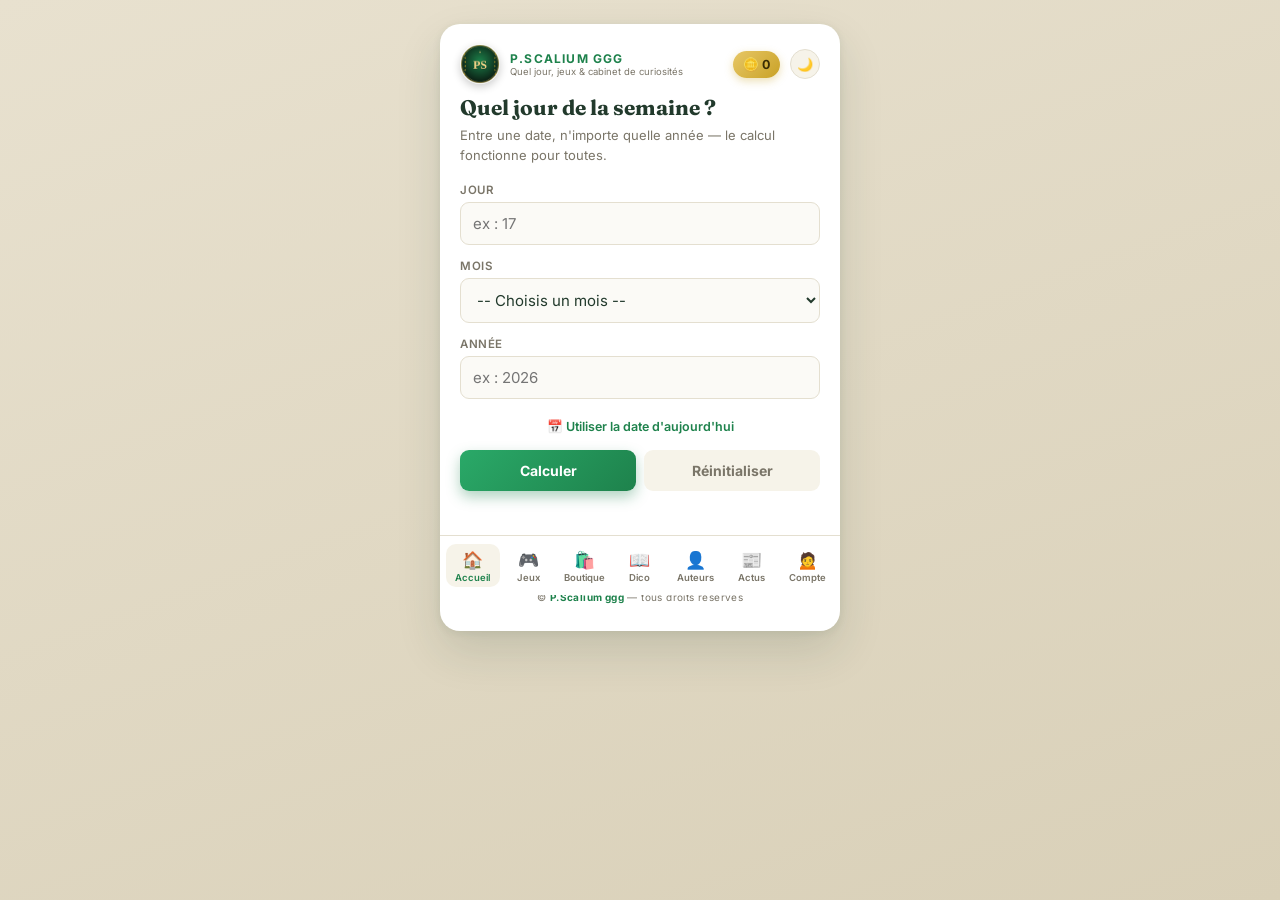
==== index.html @ d443e217 "Add files via upload" ====
<!DOCTYPE html>
<html lang="fr">
<head>
  <meta charset="UTF-8" />
  <meta name="viewport" content="width=device-width, initial-scale=1.0" />
  <link rel="stylesheet" href="style.css" />
  <link rel="preconnect" href="https://fonts.googleapis.com">
  <link href="https://fonts.googleapis.com/css2?family=Fraunces:opsz,wght@9..144,600;9..144,700&family=Inter:wght@400;500;600;700&display=swap" rel="stylesheet">

  <link rel="manifest" href="manifest.json">
  <link rel="icon" type="image/png" href="favicon.png">
  <link rel="apple-touch-icon" href="logo-180.png">
  <meta name="theme-color" content="#1E824C">

  <title>P.Scalium ggg — Quel jour, jeux & cabinet de curiosités</title>
</head>
<body>
  <div class="conteneur">

    <!-- ============ EN-TETE / MARQUE ============ -->
    <div class="topbar">
      <img src="logo-192.png" alt="Logo P.Scalium ggg" class="logo">
      <div class="topbar-texte">
        <p class="marque">P.Scalium ggg</p>
        <p class="topbar-souscription">Quel jour, jeux &amp; cabinet de curiosités</p>
      </div>
      <div class="solde-pieces" id="soldePieces" title="Tes pièces">🪙 0</div>
      <button id="modeBtn" class="mode-toggle" title="Changer de thème" aria-label="Changer de thème">🌙</button>
    </div>

    <div class="pages">

      <!-- ============================================================
           PAGE 1 — ACCUEIL (calculateur de jour, existant)
           ============================================================ -->
      <div class="page actif" id="page-accueil">
        <h1>Quel jour de la semaine ?</h1>
        <p class="intro">Entre une date, n'importe quelle année — le calcul fonctionne pour toutes.</p>

        <div class="champ">
          <label for="jourInput">Jour</label>
          <input type="number" id="jourInput" placeholder="ex : 17">
        </div>

        <div class="champ">
          <label for="moisInput">Mois</label>
          <select id="moisInput">
            <option value="">-- Choisis un mois --</option>
            <option value="1">Janvier</option>
            <option value="2">Février</option>
            <option value="3">Mars</option>
            <option value="4">Avril</option>
            <option value="5">Mai</option>
            <option value="6">Juin</option>
            <option value="7">Juillet</option>
            <option value="8">Août</option>
            <option value="9">Septembre</option>
            <option value="10">Octobre</option>
            <option value="11">Novembre</option>
            <option value="12">Décembre</option>
          </select>
        </div>

        <div class="champ">
          <label for="anneeInput">Année</label>
          <input type="number" id="anneeInput" placeholder="ex : 2026">
        </div>

        <button id="aujourdhuiBtn" class="btn-lien">📅 Utiliser la date d'aujourd'hui</button>

        <div class="boutons">
          <button id="calculerBtn" class="btn-principal">Calculer</button>
          <button id="resetBtn" class="btn-secondaire">Réinitialiser</button>
        </div>

        <div id="resultatBloc" class="resultat-bloc">
          <p id="resultatAffiche"></p>
          <div class="partage-boutons" id="partageBoutons" style="display:none;">
            <button id="copierBtn" class="btn-mini">📋 Copier</button>
            <button id="partagerBtn" class="btn-mini" style="display:none;">📤 Partager</button>
          </div>
        </div>

        <div id="extraZone" class="extra-zone">

          <div class="mini-carte" id="carteAge" style="display:none;">
            <span class="mini-carte-icone">🎂</span>
            <span id="ageTexte"></span>
          </div>

          <div class="mini-carte" id="carteSigne" style="display:none;">
            <span class="mini-carte-icone" id="signeSymbole"></span>
            <span id="signeTexte"></span>
          </div>

          <div class="bloc-calendrier" id="blocCalendrier" style="display:none;">
            <div class="bloc-titre">Calendrier du mois</div>
            <div class="calendrier-entetes" id="calendrierEntetes"></div>
            <div class="calendrier-grille" id="calendrierGrille"></div>
          </div>

          <div class="bloc-dates-cles" id="blocDatesCles" style="display:none;">
            <div class="bloc-titre">Dates clés de <span id="anneeDatesCles"></span></div>
            <div id="listeDatesCles"></div>
          </div>

        </div>
      </div>

      <!-- ============================================================
           PAGE 2 — JEUX
           ============================================================ -->
      <div class="page" id="page-jeux">
        <h2 class="titre-page">🎮 Jeux P.Scalium ggg</h2>
        <p class="intro">Gagne des pièces 🪙 à chaque partie, puis dépense-les dans la boutique.</p>

        <!-- Menu des jeux -->
        <div class="sous-page actif" id="jeu-menu">
          <div class="jeux-grille">
            <div class="jeu-carte" data-jeu="devine">
              <span class="jeu-carte-icone">📅</span>
              <span class="jeu-carte-nom">Devine le jour !</span>
              <span class="jeu-carte-gain">+10 🪙 / bonne réponse</span>
            </div>
            <div class="jeu-carte" data-jeu="quiz">
              <span class="jeu-carte-icone">🧠</span>
              <span class="jeu-carte-nom">Quiz Culture</span>
              <span class="jeu-carte-gain">+15 🪙 / bonne réponse</span>
            </div>
            <div class="jeu-carte" data-jeu="memoire">
              <span class="jeu-carte-icone">🃏</span>
              <span class="jeu-carte-nom">Mémoire Antique</span>
              <span class="jeu-carte-gain">jusqu'à 150 🪙</span>
            </div>
            <div class="jeu-carte" data-jeu="roue">
              <span class="jeu-carte-icone">🎡</span>
              <span class="jeu-carte-nom">Roue de la Fortune</span>
              <span class="jeu-carte-gain">1 tour gratuit / jour</span>
            </div>
          </div>
        </div>

        <!-- Sous-jeu : Devine le jour -->
        <div class="sous-page" id="jeu-devine">
          <button class="retour-btn" data-retour="jeu-menu">← Retour aux jeux</button>
          <div class="bloc-titre">📅 Devine le jour !</div>
          <p class="jeu-question">Quel jour de la semaine était le <b id="jeuDateTexte">...</b> ?</p>
          <div class="jeu-reponses" id="jeuReponses"></div>
          <p id="jeuFeedback" class="jeu-feedback"></p>
          <div class="jeu-bas">
            <span id="jeuScore">Score : 0 / 0</span>
            <button id="jeuNouvelleBtn" class="btn-mini">Nouvelle question ▶</button>
          </div>
        </div>

        <!-- Sous-jeu : Quiz culture -->
        <div class="sous-page" id="jeu-quiz">
          <button class="retour-btn" data-retour="jeu-menu">← Retour aux jeux</button>
          <div class="bloc-titre">🧠 Quiz Culture</div>
          <p class="quiz-progression" id="quizProgression">Question 1 / 5</p>
          <p class="quiz-question" id="quizQuestion">...</p>
          <div class="quiz-choix" id="quizChoix"></div>
          <p id="quizFeedback" class="jeu-feedback"></p>
          <div class="jeu-bas">
            <span id="quizScore">Score : 0 / 0</span>
            <button id="quizSuivanteBtn" class="btn-mini">Suivante ▶</button>
          </div>
        </div>

        <!-- Sous-jeu : Memoire -->
        <div class="sous-page" id="jeu-memoire">
          <button class="retour-btn" data-retour="jeu-menu">← Retour aux jeux</button>
          <div class="bloc-titre">🃏 Mémoire Antique</div>
          <div class="memo-entete">
            <span id="memoCoups">Coups : 0</span>
            <span id="memoPaires">Paires : 0 / 8</span>
          </div>
          <div class="memo-grille" id="memoGrille"></div>
          <div class="jeu-bas">
            <span id="memoRecompense"></span>
            <button id="memoRejouerBtn" class="btn-mini">Nouvelle grille ▶</button>
          </div>
        </div>

        <!-- Sous-jeu : Roue de la fortune -->
        <div class="sous-page" id="jeu-roue">
          <button class="retour-btn" data-retour="jeu-menu">← Retour aux jeux</button>
          <div class="bloc-titre">🎡 Roue de la Fortune</div>
          <div class="roue-zone">
            <div class="roue" id="roue"><span class="roue-fleche">🔻</span></div>
            <p class="roue-resultat" id="roueResultat"></p>
            <button id="roueLancerBtn" class="btn-principal">Lancer la roue</button>
            <p class="roue-attente" id="roueAttente" style="display:none;">Reviens demain pour un nouveau tour gratuit !</p>
          </div>
        </div>
      </div>

      <!-- ============================================================
           PAGE 3 — BOUTIQUE
           ============================================================ -->
      <div class="page" id="page-boutique">
        <h2 class="titre-page">🛍️ Boutique d'objets historiques</h2>
        <p class="intro">Échange tes pièces 🪙 contre des objets à collectionner.</p>
        <div class="boutique-filtres" id="boutiqueFiltres">
          <button class="filtre-btn actif" data-filtre="tous">Tous</button>
          <button class="filtre-btn" data-filtre="commun">Communs</button>
          <button class="filtre-btn" data-filtre="rare">Rares</button>
          <button class="filtre-btn" data-filtre="legendaire">Légendaires</button>
        </div>
        <div class="objet-grille" id="objetGrille"></div>
      </div>

      <!-- ============================================================
           PAGE 4 — DICTIONNAIRE
           ============================================================ -->
      <div class="page" id="page-dico">
        <h2 class="titre-page">📖 Dictionnaire</h2>
        <p class="intro">Histoire, science et philosophie, en définitions courtes.</p>
        <div class="dico-recherche">
          <input type="text" id="dicoRecherche" placeholder="Rechercher un terme…">
        </div>
        <div class="boutique-filtres" id="dicoFiltres">
          <button class="filtre-btn actif" data-filtre="tous">Tous</button>
          <button class="filtre-btn" data-filtre="histoire">Histoire</button>
          <button class="filtre-btn" data-filtre="science">Science</button>
          <button class="filtre-btn" data-filtre="philosophie">Philosophie</button>
        </div>
        <div id="dicoListe"></div>
      </div>

      <!-- ============================================================
           PAGE 5 — AUTEURS
           ============================================================ -->
      <div class="page" id="page-auteurs">
        <h2 class="titre-page">👤 Auteurs célèbres</h2>
        <p class="intro">Quelques figures qui ont marqué l'histoire, la science et la pensée.</p>
        <div id="auteursListe"></div>
      </div>

      <!-- ============================================================
           PAGE 6 — ACTUS / PUBLICATIONS
           ============================================================ -->
      <div class="page" id="page-actus">
        <h2 class="titre-page">📰 Actus &amp; mises à jour</h2>
        <p class="intro">Les dernières publications de P.Scalium ggg.</p>
        <div id="postsListe"></div>

        <div class="admin-zone" id="adminZone">
          <a class="btn-lien" href="/admin/" style="display:block;text-decoration:none;">🔐 Gérer les publications (réservé) →</a>
        </div>
      </div>

      <!-- ============================================================
           PAGE 7 — COMPTE
           ============================================================ -->
      <div class="page" id="page-compte">

        <!-- Non connecte -->
        <div id="compteDeconnecte">
          <h2 class="titre-page">🙍 Mon compte</h2>
          <div class="onglets-auth">
            <button class="actif" id="ongletConnexionBtn">Connexion</button>
            <button id="ongletInscriptionBtn">Inscription</button>
          </div>

          <div id="formConnexion">
            <div class="champ">
              <label for="loginPseudo">Pseudo</label>
              <input type="text" id="loginPseudo" placeholder="Ton pseudo">
            </div>
            <div class="champ">
              <label for="loginMotDePasse">Mot de passe</label>
              <input type="password" id="loginMotDePasse" placeholder="Ton mot de passe">
            </div>
            <button class="btn-principal" id="loginBtn" style="width:100%;">Se connecter</button>
            <p class="message-etat" id="loginMessage"></p>
          </div>

          <div id="formInscription" style="display:none;">
            <div class="champ">
              <label for="regPseudo">Choisis un pseudo</label>
              <input type="text" id="regPseudo" placeholder="ex : ChercheurDuTemps">
            </div>
            <div class="champ">
              <label for="regMotDePasse">Choisis un mot de passe</label>
              <input type="password" id="regMotDePasse" placeholder="6 caractères minimum">
            </div>
            <button class="btn-principal" id="regBtn" style="width:100%;">Créer mon compte</button>
            <p class="message-etat" id="regMessage"></p>
          </div>

          <p class="avertissement">⚠️ Ce compte est stocké uniquement sur cet appareil, dans ce navigateur (pas de serveur derrière). Ne réutilise pas un mot de passe que tu utilises ailleurs.</p>
        </div>

        <!-- Connecte -->
        <div id="compteConnecte" style="display:none;">
          <div class="compte-avatar" id="compteAvatar">?</div>
          <h2 class="titre-page" style="text-align:center;" id="comptePseudo">—</h2>
          <div class="compte-stat-ligne"><span>Pièces</span><b id="comptePieces">0 🪙</b></div>
          <div class="compte-stat-ligne"><span>Objets collectionnés</span><b id="compteNbObjets">0</b></div>
          <div class="compte-stat-ligne"><span>Membre depuis</span><b id="compteDepuis">—</b></div>

          <div class="bloc-titre">Ma collection</div>
          <div class="ma-collection-grille" id="maCollectionGrille"></div>

          <button class="btn-secondaire boutons" id="logoutBtn" style="width:100%;margin-top:14px;padding:10px;border:none;border-radius:9px;">Se déconnecter</button>
        </div>

        <div class="apropos-bloc" style="margin-top:18px;border-top:1.5px dashed var(--border);padding-top:12px;">
          <p><b>À propos.</b> Cette application est créée et maintenue par <b>P.Scalium ggg</b>.</p>
          <p class="apropos-signature">P. Scalaire Scalium dit ELBAIZA Lacsap, alias ggg.</p>
        </div>
      </div>

    </div>

    <!-- ============ NAVIGATION PAR ONGLETS ============ -->
    <div class="nav-onglets" id="navOnglets">
      <button class="onglet actif" data-page="page-accueil"><span class="onglet-icone">🏠</span>Accueil</button>
      <button class="onglet" data-page="page-jeux"><span class="onglet-icone">🎮</span>Jeux</button>
      <button class="onglet" data-page="page-boutique"><span class="onglet-icone">🛍️</span>Boutique</button>
      <button class="onglet" data-page="page-dico"><span class="onglet-icone">📖</span>Dico</button>
      <button class="onglet" data-page="page-auteurs"><span class="onglet-icone">👤</span>Auteurs</button>
      <button class="onglet" data-page="page-actus"><span class="onglet-icone">📰</span>Actus</button>
      <button class="onglet" data-page="page-compte"><span class="onglet-icone">🙍</span>Compte</button>
    </div>

    <p class="pied">© <b>P.Scalium ggg</b> — tous droits réservés</p>
  </div>

  <!-- Netlify Identity (necessaire pour que /admin/ puisse authentifier P.Scalium ggg via Git Gateway) -->
  <script src="https://identity.netlify.com/v1/netlify-identity-widget.js"></script>
  <script>
    // Redirection standard recommandee par Netlify Identity : quand quelqu'un
    // clique sur le lien d'invitation/confirmation recu par email, on le
    // renvoie vers /admin/ pour qu'il puisse y definir son mot de passe.
    if (window.netlifyIdentity) {
      window.netlifyIdentity.on("init", user => {
        if (!user) {
          window.netlifyIdentity.on("login", () => {
            document.location.href = "/admin/";
          });
        }
      });
    }
  </script>

  <script src="data.js"></script>
  <script src="script.js"></script>
</body>
</html>
---- style.css ----
* { box-sizing: border-box; }

:root {
  --bg1: #E8E1CF;
  --bg2: #D9D0B8;
  --paper: #ffffff;
  --ink: #223A2C;
  --ink-soft: #7A7568;
  --accent: #1E824C;
  --accent2: #2AA968;
  --coral: #D9553F;
  --coral2: #E86B54;
  --card-bg: #F6F3E9;
  --border: #E4DFD0;
  --input-bg: #FBFAF6;
  --or: #C9A227;
  --or-clair: #E7C766;
  --rare: #3F7FCB;
  --legendaire: #9B4FD6;
  --transition-theme: background .25s ease, color .25s ease, border-color .25s ease;
}

body.dark {
  --bg1: #0F1713;
  --bg2: #090D0A;
  --paper: #1B2620;
  --ink: #ECE9DE;
  --ink-soft: #9C9686;
  --accent: #3FCB82;
  --accent2: #2AA968;
  --coral: #E8735C;
  --coral2: #F0876B;
  --card-bg: #24322B;
  --border: #34453B;
  --input-bg: #1E2A24;
  --or: #E7C766;
  --or-clair: #F3DE9C;
}

body {
  font-family: 'Inter', Arial, sans-serif;
  background: linear-gradient(160deg, var(--bg1) 0%, var(--bg2) 100%);
  min-height: 100vh;
  display: flex;
  justify-content: center;
  align-items: flex-start;
  padding: 24px 12px 90px;
  margin: 0;
  transition: var(--transition-theme);
}

.conteneur {
  position: relative;
  background: var(--paper);
  padding: 20px 20px 18px;
  border-radius: 20px;
  box-shadow: 0 20px 45px rgba(31, 58, 42, 0.14), 0 2px 8px rgba(31, 58, 42, 0.08);
  width: 100%;
  max-width: 400px;
  text-align: center;
  transition: var(--transition-theme);
}

/* ---- Barre de marque superieure ---- */
.topbar {
  display: flex;
  align-items: center;
  gap: 10px;
  margin-bottom: 4px;
}
.topbar .logo { width: 40px; height: 40px; margin: 0; border-radius: 50%; box-shadow: 0 3px 8px rgba(0,0,0,.2); }
.topbar-texte { flex: 1; text-align: left; }
.marque {
  color: var(--accent);
  font-weight: 700;
  font-size: 12px;
  letter-spacing: 1.2px;
  text-transform: uppercase;
  margin: 0;
}
.topbar-souscription { font-size: 9.5px; color: var(--ink-soft); margin: 0; }

.solde-pieces {
  display: flex;
  align-items: center;
  gap: 4px;
  background: linear-gradient(135deg, var(--or-clair), var(--or));
  color: #3a2c04;
  font-weight: 700;
  font-size: 12.5px;
  padding: 6px 10px;
  border-radius: 999px;
  white-space: nowrap;
  box-shadow: 0 3px 8px rgba(201,162,39,.35);
}

.mode-toggle {
  width: 30px;
  height: 30px;
  border-radius: 50%;
  border: 1.5px solid var(--border);
  background: var(--card-bg);
  font-size: 13px;
  cursor: pointer;
  display: flex;
  align-items: center;
  justify-content: center;
  padding: 0;
  flex-shrink: 0;
}

.logo { width: 64px; height: 64px; margin-bottom: 8px; }

h1 {
  font-family: 'Fraunces', serif;
  color: var(--ink);
  font-size: 21px;
  font-weight: 700;
  margin: 10px 0 6px;
}
h2.titre-page {
  font-family: 'Fraunces', serif;
  color: var(--ink);
  font-size: 18px;
  font-weight: 700;
  margin: 12px 0 4px;
  text-align: left;
}

.intro {
  color: var(--ink-soft);
  font-size: 13px;
  line-height: 1.5;
  margin: 0 0 18px;
  text-align: left;
}

.champ { text-align: left; margin-bottom: 14px; }

.champ label {
  display: block;
  font-size: 11.5px;
  font-weight: 600;
  color: var(--ink-soft);
  text-transform: uppercase;
  letter-spacing: 0.5px;
  margin-bottom: 5px;
}

input, select {
  width: 100%;
  padding: 11px 12px;
  border: 1.5px solid var(--border);
  border-radius: 9px;
  font-size: 15px;
  font-family: 'Inter', sans-serif;
  color: var(--ink);
  background: var(--input-bg);
  outline: none;
  transition: var(--transition-theme);
}
input:focus, select:focus { border-color: var(--accent); }
input:focus-visible, select:focus-visible, button:focus-visible, .onglet:focus-visible {
  outline: 2.5px solid var(--accent);
  outline-offset: 2px;
}

.btn-lien {
  width: 100%;
  background: none;
  border: none;
  color: var(--accent);
  font-size: 12.5px;
  font-weight: 600;
  padding: 6px 0 4px;
  cursor: pointer;
  text-align: center;
}

.boutons { display: flex; gap: 8px; margin-top: 12px; }

button { font-family: 'Inter', sans-serif; cursor: pointer; }

.boutons button {
  flex: 1;
  border: none;
  border-radius: 9px;
  padding: 12px;
  font-size: 14px;
  font-weight: 700;
  transition: transform .12s ease, opacity .12s ease;
}
.boutons button:active { transform: scale(0.97); }

.btn-principal {
  background: linear-gradient(135deg, var(--accent2), var(--accent));
  color: white;
  box-shadow: 0 6px 14px rgba(30, 130, 76, 0.35);
  border: none;
  border-radius: 9px;
  padding: 12px;
  font-weight: 700;
  font-size: 14px;
}
.btn-secondaire { background: var(--card-bg); color: var(--ink-soft); }

.resultat-bloc { min-height: 10px; }

#resultatAffiche {
  margin-top: 18px;
  font-size: 15.5px;
  line-height: 1.6;
  color: var(--ink);
  opacity: 0;
  transform: translateY(6px);
}
#resultatAffiche.apparait {
  animation: fadeInUp .4s ease forwards;
}

@keyframes fadeInUp {
  to { opacity: 1; transform: translateY(0); }
}

.jourColore {
  display: inline-block;
  color: white;
  background: linear-gradient(135deg, var(--coral2), var(--coral));
  padding: 4px 12px;
  border-radius: 7px;
  font-weight: 700;
  text-transform: uppercase;
  letter-spacing: 0.5px;
  margin-top: 4px;
  box-shadow: 0 4px 10px rgba(217, 85, 63, 0.3);
}

.partage-boutons {
  display: flex;
  gap: 8px;
  justify-content: center;
  margin-top: 10px;
}

.btn-mini {
  background: var(--card-bg);
  color: var(--ink);
  border: 1.5px solid var(--border);
  border-radius: 8px;
  padding: 7px 12px;
  font-size: 12px;
  font-weight: 600;
}

/* ---- Fonctionnalites (age, signe, calendrier, dates cles) ---- */

.extra-zone { display: none; margin-top: 6px; text-align: left; }
.extra-zone.visible {
  display: block;
  animation: fadeInUp .45s ease;
}

.mini-carte {
  display: flex;
  align-items: center;
  gap: 10px;
  background: var(--card-bg);
  border-radius: 10px;
  padding: 10px 12px;
  margin-bottom: 8px;
  font-size: 13.5px;
  color: var(--ink);
}
.mini-carte-icone { font-size: 18px; flex-shrink: 0; }

.bloc-titre {
  font-family: 'Fraunces', serif;
  font-size: 13.5px;
  font-weight: 700;
  color: var(--ink);
  margin: 14px 0 8px;
}

.calendrier-entetes, .calendrier-grille {
  display: grid;
  grid-template-columns: repeat(7, 1fr);
  gap: 3px;
}
.calendrier-entetes { margin-bottom: 4px; }
.calendrier-entetes span {
  text-align: center;
  font-size: 10px;
  font-weight: 700;
  color: var(--ink-soft);
  text-transform: uppercase;
}
.jour-case {
  aspect-ratio: 1;
  display: flex;
  align-items: center;
  justify-content: center;
  font-size: 12px;
  border-radius: 6px;
  color: var(--ink);
}
.jour-case.vide { visibility: hidden; }
.jour-case.actif {
  background: linear-gradient(135deg, var(--coral2), var(--coral));
  color: white;
  font-weight: 700;
  box-shadow: 0 3px 8px rgba(217, 85, 63, 0.35);
}

.bloc-dates-cles .date-cle {
  display: flex;
  justify-content: space-between;
  font-size: 12.5px;
  color: var(--ink);
  padding: 7px 0;
  border-bottom: 1px solid var(--border);
}
.bloc-dates-cles .date-cle:last-child { border-bottom: none; }
.bloc-dates-cles .date-cle .jour-nom {
  font-weight: 700;
  color: var(--accent);
  text-transform: capitalize;
}

/* ================================================================
   NAVIGATION PAR ONGLETS (pages de l'application)
   ================================================================ */
.pages { min-height: 340px; }
.page { display: none; text-align: left; animation: fadeInUp .3s ease; }
.page.actif { display: block; }

.nav-onglets {
  position: sticky;
  bottom: -18px;
  margin: 16px -20px -18px;
  padding: 8px 6px calc(8px + env(safe-area-inset-bottom));
  background: var(--paper);
  border-top: 1.5px solid var(--border);
  display: grid;
  grid-template-columns: repeat(7, 1fr);
  gap: 2px;
  border-radius: 0 0 20px 20px;
}
.onglet {
  background: none;
  border: none;
  color: var(--ink-soft);
  font-size: 9.5px;
  font-weight: 600;
  padding: 6px 2px 4px;
  border-radius: 10px;
  display: flex;
  flex-direction: column;
  align-items: center;
  gap: 2px;
  cursor: pointer;
}
.onglet .onglet-icone { font-size: 17px; }
.onglet.actif { color: var(--accent); background: var(--card-bg); }

/* ---- Cartes generiques ---- */
.carte {
  background: var(--card-bg);
  border: 1px solid var(--border);
  border-radius: 12px;
  padding: 12px;
  margin-bottom: 10px;
}

/* ---- JEUX : menu ---- */
.jeux-grille {
  display: grid;
  grid-template-columns: 1fr 1fr;
  gap: 10px;
  margin-top: 10px;
}
.jeu-carte {
  background: var(--card-bg);
  border: 1.5px solid var(--border);
  border-radius: 14px;
  padding: 14px 10px;
  text-align: center;
  cursor: pointer;
  transition: transform .12s ease;
}
.jeu-carte:active { transform: scale(0.96); }
.jeu-carte .jeu-carte-icone { font-size: 26px; display: block; margin-bottom: 6px; }
.jeu-carte .jeu-carte-nom { font-weight: 700; font-size: 12.5px; color: var(--ink); }
.jeu-carte .jeu-carte-gain { font-size: 10.5px; color: var(--or); font-weight: 700; margin-top: 3px; }

.sous-page { display: none; }
.sous-page.actif { display: block; animation: fadeInUp .3s ease; }
.retour-btn {
  background: none; border: none; color: var(--accent); font-weight: 700;
  font-size: 12.5px; padding: 4px 0 10px; cursor: pointer;
}

/* Quiz */
.quiz-progression { font-size: 11.5px; color: var(--ink-soft); margin-bottom: 6px; }
.quiz-question { font-size: 14.5px; font-weight: 600; color: var(--ink); margin: 0 0 12px; }
.quiz-choix { display: grid; gap: 8px; }
.quiz-choix button {
  border: 1.5px solid var(--border); background: var(--paper); color: var(--ink);
  border-radius: 10px; padding: 10px 12px; font-size: 13px; text-align: left; font-weight: 500;
}
.quiz-choix button.bonne { background: var(--accent); color: #fff; border-color: var(--accent); }
.quiz-choix button.mauvaise { background: var(--coral); color: #fff; border-color: var(--coral); }

/* Memoire */
.memo-entete { display:flex; justify-content:space-between; align-items:center; font-size:12px; color:var(--ink-soft); margin-bottom:8px; }
.memo-grille { display: grid; grid-template-columns: repeat(4, 1fr); gap: 6px; }
.memo-carte {
  aspect-ratio: 1; border-radius: 8px; background: var(--card-bg); border: 1.5px solid var(--border);
  display:flex; align-items:center; justify-content:center; font-size: 18px; cursor:pointer; color: transparent;
  transition: background .15s ease;
}
.memo-carte.visible { background: var(--paper); color: var(--ink); }
.memo-carte.trouvee { background: var(--accent); color: #fff; opacity: .55; cursor: default; }

/* Devine le jour */
.jeu-question { font-size: 13.5px; color: var(--ink); margin: 0 0 10px; }
.jeu-reponses { display: grid; grid-template-columns: repeat(4, 1fr); gap: 6px; }
.jeu-reponses button {
  border: 1.5px solid var(--border); background: var(--paper); color: var(--ink);
  border-radius: 8px; padding: 8px 4px; font-size: 11.5px; font-weight: 600;
}
.jeu-reponses button.bonne { background: var(--accent); color: white; border-color: var(--accent); }
.jeu-reponses button.mauvaise { background: var(--coral); color: white; border-color: var(--coral); }
.jeu-feedback { font-size: 13px; font-weight: 600; color: var(--accent); min-height: 18px; margin: 10px 0 0; }
.jeu-bas { display: flex; justify-content: space-between; align-items: center; margin-top: 10px; font-size: 12.5px; color: var(--ink-soft); }

/* Roue de la fortune */
.roue-zone { text-align: center; padding: 10px 0; }
.roue {
  width: 190px; height: 190px; border-radius: 50%; margin: 10px auto 18px;
  background: conic-gradient(
    var(--accent) 0deg 45deg, var(--accent2) 45deg 90deg,
    var(--coral) 90deg 135deg, var(--or) 135deg 180deg,
    var(--accent) 180deg 225deg, var(--accent2) 225deg 270deg,
    var(--coral) 270deg 315deg, var(--or) 315deg 360deg
  );
  position: relative;
  border: 5px solid var(--paper);
  box-shadow: 0 0 0 3px var(--border), 0 10px 24px rgba(0,0,0,.18);
  transition: transform 3.2s cubic-bezier(.17,.67,.16,1);
}
.roue-fleche {
  position: absolute; top: -14px; left: 50%; transform: translateX(-50%);
  font-size: 22px;
}
.roue-resultat { font-size: 13.5px; color: var(--ink); font-weight: 600; min-height: 20px; margin-bottom: 8px; }
.roue-attente { font-size: 12px; color: var(--ink-soft); }

/* ---- BOUTIQUE ---- */
.boutique-filtres { display: flex; gap: 6px; margin-bottom: 10px; flex-wrap: wrap; }
.filtre-btn {
  border: 1.5px solid var(--border); background: var(--paper); color: var(--ink-soft);
  border-radius: 999px; padding: 5px 12px; font-size: 11px; font-weight: 600;
}
.filtre-btn.actif { background: var(--accent); color: #fff; border-color: var(--accent); }

.objet-grille { display: grid; grid-template-columns: 1fr 1fr; gap: 10px; }
.objet-carte {
  background: var(--card-bg); border-radius: 14px; padding: 12px 10px; text-align: center;
  border: 1.5px solid var(--border); position: relative;
}
.objet-carte.rarete-rare { border-color: var(--rare); }
.objet-carte.rarete-legendaire { border-color: var(--legendaire); box-shadow: 0 0 0 1px var(--legendaire) inset; }
.objet-icone { font-size: 30px; display: block; margin-bottom: 4px; }
.objet-nom { font-size: 11.5px; font-weight: 700; color: var(--ink); min-height: 28px; }
.objet-rarete { font-size: 9px; text-transform: uppercase; letter-spacing: .5px; font-weight: 700; margin: 3px 0; }
.objet-rarete.commun { color: var(--ink-soft); }
.objet-rarete.rare { color: var(--rare); }
.objet-rarete.legendaire { color: var(--legendaire); }
.objet-prix { font-size: 12px; font-weight: 700; color: var(--or); margin-bottom: 6px; }
.objet-btn {
  width: 100%; border: none; border-radius: 8px; padding: 7px; font-size: 11px; font-weight: 700;
  background: var(--accent); color: #fff;
}
.objet-btn:disabled { background: var(--border); color: var(--ink-soft); }
.objet-btn.possede { background: var(--card-bg); color: var(--accent); border: 1.5px solid var(--accent); }

/* ---- DICTIONNAIRE ---- */
.dico-recherche { margin-bottom: 10px; }
.dico-entree { border-bottom: 1px solid var(--border); padding: 10px 0; }
.dico-entree:last-child { border-bottom: none; }
.dico-terme { font-family: 'Fraunces', serif; font-weight: 700; font-size: 14px; color: var(--ink); }
.dico-cat {
  display: inline-block; font-size: 9px; text-transform: uppercase; font-weight: 700;
  letter-spacing: .5px; color: var(--accent); background: rgba(30,130,76,.1);
  padding: 2px 7px; border-radius: 999px; margin-left: 6px; vertical-align: middle;
}
.dico-def { font-size: 12.5px; color: var(--ink-soft); margin-top: 4px; line-height: 1.5; }

/* ---- AUTEURS ---- */
.auteur-carte { display: flex; gap: 10px; align-items: flex-start; }
.auteur-icone { font-size: 26px; flex-shrink: 0; }
.auteur-nom { font-family: 'Fraunces', serif; font-weight: 700; font-size: 14px; color: var(--ink); }
.auteur-meta { font-size: 11px; color: var(--ink-soft); margin: 1px 0 5px; }
.auteur-bio { font-size: 12.5px; color: var(--ink); line-height: 1.5; }

/* ---- ACTUS / PUBLICATIONS ---- */
.post-carte { border-left: 3px solid var(--accent); padding-left: 10px; }
.post-titre { font-family: 'Fraunces', serif; font-weight: 700; font-size: 14.5px; color: var(--ink); }
.post-date { font-size: 10.5px; color: var(--ink-soft); margin: 2px 0 6px; }
.post-corps { font-size: 12.5px; color: var(--ink); line-height: 1.55; white-space: pre-line; }
.post-supprimer { font-size: 10.5px; color: var(--coral); background: none; border: none; padding: 4px 0 0; font-weight: 700; }

.admin-zone { margin-top: 14px; border-top: 1.5px dashed var(--border); padding-top: 12px; }
textarea {
  width: 100%; border: 1.5px solid var(--border); border-radius: 9px; padding: 10px 12px;
  font-size: 13.5px; font-family: 'Inter', sans-serif; color: var(--ink); background: var(--input-bg);
  resize: vertical; min-height: 70px; outline: none;
}
textarea:focus { border-color: var(--accent); }

/* ---- COMPTE ---- */
.compte-avatar {
  width: 56px; height: 56px; border-radius: 50%; margin: 4px auto 10px;
  background: linear-gradient(135deg, var(--accent2), var(--accent));
  color: #fff; display: flex; align-items: center; justify-content: center;
  font-family: 'Fraunces', serif; font-weight: 700; font-size: 22px;
}
.compte-stat-ligne { display: flex; justify-content: space-between; padding: 8px 0; border-bottom: 1px solid var(--border); font-size: 12.5px; }
.compte-stat-ligne:last-child { border-bottom: none; }
.onglets-auth { display: flex; gap: 6px; margin-bottom: 12px; }
.onglets-auth button {
  flex: 1; border: 1.5px solid var(--border); background: var(--paper); color: var(--ink-soft);
  border-radius: 9px; padding: 8px; font-size: 12.5px; font-weight: 700;
}
.onglets-auth button.actif { background: var(--accent); color: #fff; border-color: var(--accent); }
.avertissement {
  font-size: 10.5px; color: var(--ink-soft); background: var(--card-bg); border-radius: 8px;
  padding: 8px 10px; margin-top: 10px; line-height: 1.5;
}
.message-etat { font-size: 12px; font-weight: 600; margin: 6px 0; min-height: 16px; }
.message-etat.erreur { color: var(--coral); }
.message-etat.succes { color: var(--accent); }

.ma-collection-grille { display: grid; grid-template-columns: repeat(5, 1fr); gap: 6px; margin-top: 6px; }
.collection-case {
  aspect-ratio: 1; border-radius: 8px; background: var(--card-bg); border: 1px solid var(--border);
  display: flex; align-items: center; justify-content: center; font-size: 16px;
}
.collection-case.vide { opacity: .25; }

.pied {
  margin-top: 14px;
  font-size: 10px;
  color: var(--ink-soft);
  letter-spacing: 0.4px;
  text-align: center;
}
.pied b { color: var(--accent); }

/* ---- A propos ---- */
.apropos-bloc { font-size: 12.5px; color: var(--ink); line-height: 1.6; }
.apropos-signature { font-family: 'Fraunces', serif; font-weight: 700; color: var(--accent); margin-top: 10px; }

@media (prefers-reduced-motion: reduce) {
  * { animation-duration: 0.001ms !important; transition-duration: 0.001ms !important; }
  .roue { transition: none !important; }
}
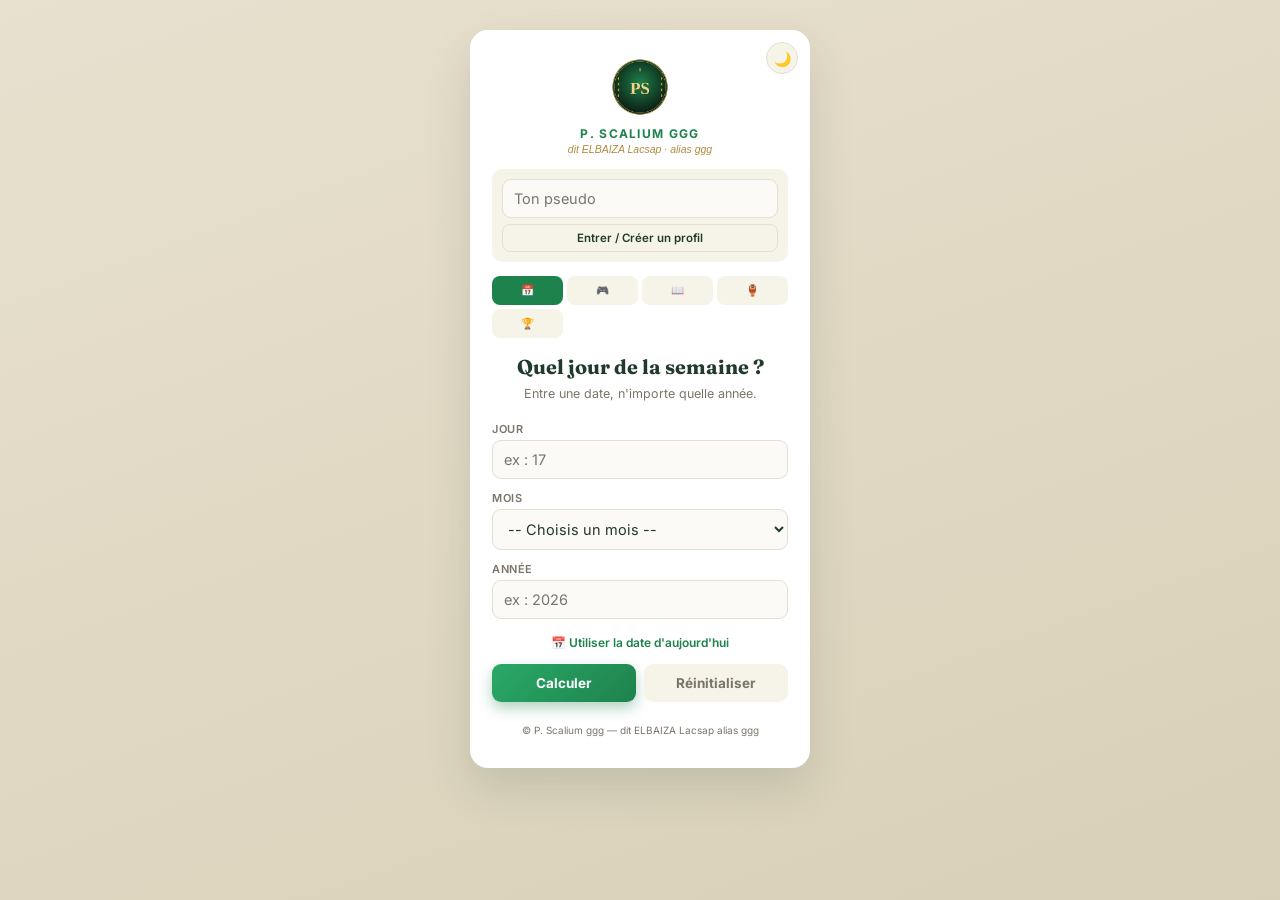
==== commit 962a37c2: "Add files via upload" ====
--- a/index.html
+++ b/index.html
@@ -6,346 +6,144 @@
   <link rel="stylesheet" href="style.css" />
   <link rel="preconnect" href="https://fonts.googleapis.com">
   <link href="https://fonts.googleapis.com/css2?family=Fraunces:opsz,wght@9..144,600;9..144,700&family=Inter:wght@400;500;600;700&display=swap" rel="stylesheet">
-
   <link rel="manifest" href="manifest.json">
   <link rel="icon" type="image/png" href="favicon.png">
   <link rel="apple-touch-icon" href="logo-180.png">
   <meta name="theme-color" content="#1E824C">
-
-  <title>P.Scalium ggg — Quel jour, jeux & cabinet de curiosités</title>
+  <title>P. Scalium ggg</title>
 </head>
 <body>
   <div class="conteneur">
 
-    <!-- ============ EN-TETE / MARQUE ============ -->
-    <div class="topbar">
-      <img src="logo-192.png" alt="Logo P.Scalium ggg" class="logo">
-      <div class="topbar-texte">
-        <p class="marque">P.Scalium ggg</p>
-        <p class="topbar-souscription">Quel jour, jeux &amp; cabinet de curiosités</p>
+    <button id="modeBtn" class="mode-toggle" title="Changer de thème">🌙</button>
+
+    <img src="logo-192.png" alt="Logo" class="logo">
+    <p class="marque">P. Scalium ggg</p>
+    <p class="sous-marque">dit ELBAIZA Lacsap · alias ggg</p>
+
+    <div class="profil-bloc" id="profilBloc">
+      <div id="profilConnexion">
+        <input type="text" id="pseudoInput" placeholder="Ton pseudo">
+        <button id="connexionBtn" class="btn-mini pleine-largeur">Entrer / Créer un profil</button>
       </div>
-      <div class="solde-pieces" id="soldePieces" title="Tes pièces">🪙 0</div>
-      <button id="modeBtn" class="mode-toggle" title="Changer de thème" aria-label="Changer de thème">🌙</button>
+      <div id="profilInfos" style="display:none;">
+        <span id="profilPseudo" class="profil-pseudo"></span>
+        <span class="profil-pieces">🪙 <span id="profilPieces">0</span></span>
+        <button id="deconnexionBtn" class="btn-mini">Changer</button>
+      </div>
     </div>
 
-    <div class="pages">
+    <nav class="onglets" id="onglets">
+      <button class="onglet actif" data-cible="sectionDate">📅</button>
+      <button class="onglet" data-cible="sectionJeux">🎮</button>
+      <button class="onglet" data-cible="sectionDico">📖</button>
+      <button class="onglet" data-cible="sectionBoutique">🏺</button>
+      <button class="onglet" data-cible="sectionClassement">🏆</button>
+    </nav>
 
-      <!-- ============================================================
-           PAGE 1 — ACCUEIL (calculateur de jour, existant)
-           ============================================================ -->
-      <div class="page actif" id="page-accueil">
-        <h1>Quel jour de la semaine ?</h1>
-        <p class="intro">Entre une date, n'importe quelle année — le calcul fonctionne pour toutes.</p>
+    <!-- ===== SECTION DATES ===== -->
+    <section id="sectionDate" class="section active">
+      <h1>Quel jour de la semaine ?</h1>
+      <p class="intro">Entre une date, n'importe quelle année.</p>
 
-        <div class="champ">
-          <label for="jourInput">Jour</label>
-          <input type="number" id="jourInput" placeholder="ex : 17">
-        </div>
+      <div class="champ"><label for="jourInput">Jour</label><input type="number" id="jourInput" placeholder="ex : 17"></div>
+      <div class="champ"><label for="moisInput">Mois</label>
+        <select id="moisInput">
+          <option value="">-- Choisis un mois --</option>
+          <option value="1">Janvier</option><option value="2">Février</option><option value="3">Mars</option>
+          <option value="4">Avril</option><option value="5">Mai</option><option value="6">Juin</option>
+          <option value="7">Juillet</option><option value="8">Août</option><option value="9">Septembre</option>
+          <option value="10">Octobre</option><option value="11">Novembre</option><option value="12">Décembre</option>
+        </select>
+      </div>
+      <div class="champ"><label for="anneeInput">Année</label><input type="number" id="anneeInput" placeholder="ex : 2026"></div>
 
-        <div class="champ">
-          <label for="moisInput">Mois</label>
-          <select id="moisInput">
-            <option value="">-- Choisis un mois --</option>
-            <option value="1">Janvier</option>
-            <option value="2">Février</option>
-            <option value="3">Mars</option>
-            <option value="4">Avril</option>
-            <option value="5">Mai</option>
-            <option value="6">Juin</option>
-            <option value="7">Juillet</option>
-            <option value="8">Août</option>
-            <option value="9">Septembre</option>
-            <option value="10">Octobre</option>
-            <option value="11">Novembre</option>
-            <option value="12">Décembre</option>
-          </select>
-        </div>
+      <button id="aujourdhuiBtn" class="btn-lien">📅 Utiliser la date d'aujourd'hui</button>
 
-        <div class="champ">
-          <label for="anneeInput">Année</label>
-          <input type="number" id="anneeInput" placeholder="ex : 2026">
-        </div>
+      <div class="boutons">
+        <button id="calculerBtn">Calculer</button>
+        <button id="resetBtn">Réinitialiser</button>
+      </div>
 
-        <button id="aujourdhuiBtn" class="btn-lien">📅 Utiliser la date d'aujourd'hui</button>
-
-        <div class="boutons">
-          <button id="calculerBtn" class="btn-principal">Calculer</button>
-          <button id="resetBtn" class="btn-secondaire">Réinitialiser</button>
-        </div>
-
-        <div id="resultatBloc" class="resultat-bloc">
-          <p id="resultatAffiche"></p>
-          <div class="partage-boutons" id="partageBoutons" style="display:none;">
-            <button id="copierBtn" class="btn-mini">📋 Copier</button>
-            <button id="partagerBtn" class="btn-mini" style="display:none;">📤 Partager</button>
-          </div>
-        </div>
-
-        <div id="extraZone" class="extra-zone">
-
-          <div class="mini-carte" id="carteAge" style="display:none;">
-            <span class="mini-carte-icone">🎂</span>
-            <span id="ageTexte"></span>
-          </div>
-
-          <div class="mini-carte" id="carteSigne" style="display:none;">
-            <span class="mini-carte-icone" id="signeSymbole"></span>
-            <span id="signeTexte"></span>
-          </div>
-
-          <div class="bloc-calendrier" id="blocCalendrier" style="display:none;">
-            <div class="bloc-titre">Calendrier du mois</div>
-            <div class="calendrier-entetes" id="calendrierEntetes"></div>
-            <div class="calendrier-grille" id="calendrierGrille"></div>
-          </div>
-
-          <div class="bloc-dates-cles" id="blocDatesCles" style="display:none;">
-            <div class="bloc-titre">Dates clés de <span id="anneeDatesCles"></span></div>
-            <div id="listeDatesCles"></div>
-          </div>
-
+      <div id="resultatBloc">
+        <p id="resultatAffiche"></p>
+        <div class="partage-boutons" id="partageBoutons" style="display:none;">
+          <button id="copierBtn" class="btn-mini">📋 Copier</button>
+          <button id="partagerBtn" class="btn-mini" style="display:none;">📤 Partager</button>
         </div>
       </div>
 
-      <!-- ============================================================
-           PAGE 2 — JEUX
-           ============================================================ -->
-      <div class="page" id="page-jeux">
-        <h2 class="titre-page">🎮 Jeux P.Scalium ggg</h2>
-        <p class="intro">Gagne des pièces 🪙 à chaque partie, puis dépense-les dans la boutique.</p>
-
-        <!-- Menu des jeux -->
-        <div class="sous-page actif" id="jeu-menu">
-          <div class="jeux-grille">
-            <div class="jeu-carte" data-jeu="devine">
-              <span class="jeu-carte-icone">📅</span>
-              <span class="jeu-carte-nom">Devine le jour !</span>
-              <span class="jeu-carte-gain">+10 🪙 / bonne réponse</span>
-            </div>
-            <div class="jeu-carte" data-jeu="quiz">
-              <span class="jeu-carte-icone">🧠</span>
-              <span class="jeu-carte-nom">Quiz Culture</span>
-              <span class="jeu-carte-gain">+15 🪙 / bonne réponse</span>
-            </div>
-            <div class="jeu-carte" data-jeu="memoire">
-              <span class="jeu-carte-icone">🃏</span>
-              <span class="jeu-carte-nom">Mémoire Antique</span>
-              <span class="jeu-carte-gain">jusqu'à 150 🪙</span>
-            </div>
-            <div class="jeu-carte" data-jeu="roue">
-              <span class="jeu-carte-icone">🎡</span>
-              <span class="jeu-carte-nom">Roue de la Fortune</span>
-              <span class="jeu-carte-gain">1 tour gratuit / jour</span>
-            </div>
-          </div>
+      <div id="extraZone" class="extra-zone">
+        <div class="mini-carte" id="carteAge" style="display:none;"><span class="mini-carte-icone">🎂</span><span id="ageTexte"></span></div>
+        <div class="mini-carte" id="carteSigne" style="display:none;"><span class="mini-carte-icone" id="signeSymbole"></span><span id="signeTexte"></span></div>
+        <div class="bloc-calendrier" id="blocCalendrier" style="display:none;">
+          <div class="bloc-titre">Calendrier du mois</div>
+          <div class="calendrier-entetes" id="calendrierEntetes"></div>
+          <div class="calendrier-grille" id="calendrierGrille"></div>
         </div>
-
-        <!-- Sous-jeu : Devine le jour -->
-        <div class="sous-page" id="jeu-devine">
-          <button class="retour-btn" data-retour="jeu-menu">← Retour aux jeux</button>
-          <div class="bloc-titre">📅 Devine le jour !</div>
-          <p class="jeu-question">Quel jour de la semaine était le <b id="jeuDateTexte">...</b> ?</p>
-          <div class="jeu-reponses" id="jeuReponses"></div>
-          <p id="jeuFeedback" class="jeu-feedback"></p>
-          <div class="jeu-bas">
-            <span id="jeuScore">Score : 0 / 0</span>
-            <button id="jeuNouvelleBtn" class="btn-mini">Nouvelle question ▶</button>
-          </div>
-        </div>
-
-        <!-- Sous-jeu : Quiz culture -->
-        <div class="sous-page" id="jeu-quiz">
-          <button class="retour-btn" data-retour="jeu-menu">← Retour aux jeux</button>
-          <div class="bloc-titre">🧠 Quiz Culture</div>
-          <p class="quiz-progression" id="quizProgression">Question 1 / 5</p>
-          <p class="quiz-question" id="quizQuestion">...</p>
-          <div class="quiz-choix" id="quizChoix"></div>
-          <p id="quizFeedback" class="jeu-feedback"></p>
-          <div class="jeu-bas">
-            <span id="quizScore">Score : 0 / 0</span>
-            <button id="quizSuivanteBtn" class="btn-mini">Suivante ▶</button>
-          </div>
-        </div>
-
-        <!-- Sous-jeu : Memoire -->
-        <div class="sous-page" id="jeu-memoire">
-          <button class="retour-btn" data-retour="jeu-menu">← Retour aux jeux</button>
-          <div class="bloc-titre">🃏 Mémoire Antique</div>
-          <div class="memo-entete">
-            <span id="memoCoups">Coups : 0</span>
-            <span id="memoPaires">Paires : 0 / 8</span>
-          </div>
-          <div class="memo-grille" id="memoGrille"></div>
-          <div class="jeu-bas">
-            <span id="memoRecompense"></span>
-            <button id="memoRejouerBtn" class="btn-mini">Nouvelle grille ▶</button>
-          </div>
-        </div>
-
-        <!-- Sous-jeu : Roue de la fortune -->
-        <div class="sous-page" id="jeu-roue">
-          <button class="retour-btn" data-retour="jeu-menu">← Retour aux jeux</button>
-          <div class="bloc-titre">🎡 Roue de la Fortune</div>
-          <div class="roue-zone">
-            <div class="roue" id="roue"><span class="roue-fleche">🔻</span></div>
-            <p class="roue-resultat" id="roueResultat"></p>
-            <button id="roueLancerBtn" class="btn-principal">Lancer la roue</button>
-            <p class="roue-attente" id="roueAttente" style="display:none;">Reviens demain pour un nouveau tour gratuit !</p>
-          </div>
+        <div class="bloc-dates-cles" id="blocDatesCles" style="display:none;">
+          <div class="bloc-titre">Dates clés de <span id="anneeDatesCles"></span></div>
+          <div id="listeDatesCles"></div>
         </div>
       </div>
+    </section>
 
-      <!-- ============================================================
-           PAGE 3 — BOUTIQUE
-           ============================================================ -->
-      <div class="page" id="page-boutique">
-        <h2 class="titre-page">🛍️ Boutique d'objets historiques</h2>
-        <p class="intro">Échange tes pièces 🪙 contre des objets à collectionner.</p>
-        <div class="boutique-filtres" id="boutiqueFiltres">
-          <button class="filtre-btn actif" data-filtre="tous">Tous</button>
-          <button class="filtre-btn" data-filtre="commun">Communs</button>
-          <button class="filtre-btn" data-filtre="rare">Rares</button>
-          <button class="filtre-btn" data-filtre="legendaire">Légendaires</button>
-        </div>
-        <div class="objet-grille" id="objetGrille"></div>
+    <!-- ===== SECTION JEUX ===== -->
+    <section id="sectionJeux" class="section">
+      <div class="sous-onglets" id="sousOngletsJeux"></div>
+
+      <div class="difficulte-chips" id="difficulteChips" style="display:none;">
+        <button class="diff-chip actif" data-diff="facile">Facile</button>
+        <button class="diff-chip" data-diff="moyen">Moyen</button>
+        <button class="diff-chip" data-diff="difficile">Difficile</button>
       </div>
 
-      <!-- ============================================================
-           PAGE 4 — DICTIONNAIRE
-           ============================================================ -->
-      <div class="page" id="page-dico">
-        <h2 class="titre-page">📖 Dictionnaire</h2>
-        <p class="intro">Histoire, science et philosophie, en définitions courtes.</p>
-        <div class="dico-recherche">
-          <input type="text" id="dicoRecherche" placeholder="Rechercher un terme…">
-        </div>
-        <div class="boutique-filtres" id="dicoFiltres">
-          <button class="filtre-btn actif" data-filtre="tous">Tous</button>
-          <button class="filtre-btn" data-filtre="histoire">Histoire</button>
-          <button class="filtre-btn" data-filtre="science">Science</button>
-          <button class="filtre-btn" data-filtre="philosophie">Philosophie</button>
-        </div>
-        <div id="dicoListe"></div>
-      </div>
-
-      <!-- ============================================================
-           PAGE 5 — AUTEURS
-           ============================================================ -->
-      <div class="page" id="page-auteurs">
-        <h2 class="titre-page">👤 Auteurs célèbres</h2>
-        <p class="intro">Quelques figures qui ont marqué l'histoire, la science et la pensée.</p>
-        <div id="auteursListe"></div>
-      </div>
-
-      <!-- ============================================================
-           PAGE 6 — ACTUS / PUBLICATIONS
-           ============================================================ -->
-      <div class="page" id="page-actus">
-        <h2 class="titre-page">📰 Actus &amp; mises à jour</h2>
-        <p class="intro">Les dernières publications de P.Scalium ggg.</p>
-        <div id="postsListe"></div>
-
-        <div class="admin-zone" id="adminZone">
-          <a class="btn-lien" href="/admin/" style="display:block;text-decoration:none;">🔐 Gérer les publications (réservé) →</a>
+      <div class="jeu-panneau">
+        <p class="jeu-question" id="jeuQuestionTexte">...</p>
+        <div class="jeu-reponses" id="jeuReponsesZone"></div>
+        <p id="jeuFeedbackZone" class="jeu-feedback"></p>
+        <div class="jeu-bas">
+          <span id="jeuScoreZone">Score : 0 / 0</span>
+          <button id="jeuSuivanteBtn" class="btn-mini">Suivant ▶</button>
         </div>
       </div>
+    </section>
 
-      <!-- ============================================================
-           PAGE 7 — COMPTE
-           ============================================================ -->
-      <div class="page" id="page-compte">
+    <!-- ===== SECTION DICTIONNAIRE ===== -->
+    <section id="sectionDico" class="section">
+      <div class="champ"><input type="text" id="dicoRecherche" placeholder="🔍 Rechercher un mot..."></div>
+      <div class="sous-onglets" id="sousOngletsDico">
+        <button class="sous-onglet actif" data-cat="Tout">Tout</button>
+        <button class="sous-onglet" data-cat="Histoire">Histoire</button>
+        <button class="sous-onglet" data-cat="Science">Science</button>
+        <button class="sous-onglet" data-cat="Géographie">Géo</button>
+        <button class="sous-onglet" data-cat="Togo">Togo</button>
+      </div>
+      <p class="dico-compte" id="dicoCompte"></p>
+      <div id="dicoResultats"></div>
+    </section>
 
-        <!-- Non connecte -->
-        <div id="compteDeconnecte">
-          <h2 class="titre-page">🙍 Mon compte</h2>
-          <div class="onglets-auth">
-            <button class="actif" id="ongletConnexionBtn">Connexion</button>
-            <button id="ongletInscriptionBtn">Inscription</button>
-          </div>
+    <!-- ===== SECTION BOUTIQUE ===== -->
+    <section id="sectionBoutique" class="section">
+      <div class="sous-onglets" id="sousOngletsBoutique">
+        <button class="sous-onglet actif" data-vue="magasin">🏺 Boutique</button>
+        <button class="sous-onglet" data-vue="collection">📜 Ma collection</button>
+        <button class="sous-onglet" data-vue="badges">🎖️ Badges</button>
+      </div>
+      <div id="vueMagasin" class="grille-boutique"></div>
+      <div id="vueCollection" class="grille-boutique" style="display:none;"></div>
+      <div id="vueBadges" class="grille-boutique" style="display:none;"></div>
+    </section>
 
-          <div id="formConnexion">
-            <div class="champ">
-              <label for="loginPseudo">Pseudo</label>
-              <input type="text" id="loginPseudo" placeholder="Ton pseudo">
-            </div>
-            <div class="champ">
-              <label for="loginMotDePasse">Mot de passe</label>
-              <input type="password" id="loginMotDePasse" placeholder="Ton mot de passe">
-            </div>
-            <button class="btn-principal" id="loginBtn" style="width:100%;">Se connecter</button>
-            <p class="message-etat" id="loginMessage"></p>
-          </div>
+    <!-- ===== SECTION CLASSEMENT ===== -->
+    <section id="sectionClassement" class="section">
+      <div class="bloc-titre">🏆 Classement (sur cet appareil)</div>
+      <p class="intro" style="margin-bottom:14px;">Compare tes scores avec les autres profils créés sur ce téléphone.</p>
+      <div id="listeClassement"></div>
+    </section>
 
-          <div id="formInscription" style="display:none;">
-            <div class="champ">
-              <label for="regPseudo">Choisis un pseudo</label>
-              <input type="text" id="regPseudo" placeholder="ex : ChercheurDuTemps">
-            </div>
-            <div class="champ">
-              <label for="regMotDePasse">Choisis un mot de passe</label>
-              <input type="password" id="regMotDePasse" placeholder="6 caractères minimum">
-            </div>
-            <button class="btn-principal" id="regBtn" style="width:100%;">Créer mon compte</button>
-            <p class="message-etat" id="regMessage"></p>
-          </div>
-
-          <p class="avertissement">⚠️ Ce compte est stocké uniquement sur cet appareil, dans ce navigateur (pas de serveur derrière). Ne réutilise pas un mot de passe que tu utilises ailleurs.</p>
-        </div>
-
-        <!-- Connecte -->
-        <div id="compteConnecte" style="display:none;">
-          <div class="compte-avatar" id="compteAvatar">?</div>
-          <h2 class="titre-page" style="text-align:center;" id="comptePseudo">—</h2>
-          <div class="compte-stat-ligne"><span>Pièces</span><b id="comptePieces">0 🪙</b></div>
-          <div class="compte-stat-ligne"><span>Objets collectionnés</span><b id="compteNbObjets">0</b></div>
-          <div class="compte-stat-ligne"><span>Membre depuis</span><b id="compteDepuis">—</b></div>
-
-          <div class="bloc-titre">Ma collection</div>
-          <div class="ma-collection-grille" id="maCollectionGrille"></div>
-
-          <button class="btn-secondaire boutons" id="logoutBtn" style="width:100%;margin-top:14px;padding:10px;border:none;border-radius:9px;">Se déconnecter</button>
-        </div>
-
-        <div class="apropos-bloc" style="margin-top:18px;border-top:1.5px dashed var(--border);padding-top:12px;">
-          <p><b>À propos.</b> Cette application est créée et maintenue par <b>P.Scalium ggg</b>.</p>
-          <p class="apropos-signature">P. Scalaire Scalium dit ELBAIZA Lacsap, alias ggg.</p>
-        </div>
-      </div>
-
-    </div>
-
-    <!-- ============ NAVIGATION PAR ONGLETS ============ -->
-    <div class="nav-onglets" id="navOnglets">
-      <button class="onglet actif" data-page="page-accueil"><span class="onglet-icone">🏠</span>Accueil</button>
-      <button class="onglet" data-page="page-jeux"><span class="onglet-icone">🎮</span>Jeux</button>
-      <button class="onglet" data-page="page-boutique"><span class="onglet-icone">🛍️</span>Boutique</button>
-      <button class="onglet" data-page="page-dico"><span class="onglet-icone">📖</span>Dico</button>
-      <button class="onglet" data-page="page-auteurs"><span class="onglet-icone">👤</span>Auteurs</button>
-      <button class="onglet" data-page="page-actus"><span class="onglet-icone">📰</span>Actus</button>
-      <button class="onglet" data-page="page-compte"><span class="onglet-icone">🙍</span>Compte</button>
-    </div>
-
-    <p class="pied">© <b>P.Scalium ggg</b> — tous droits réservés</p>
+    <p class="pied">© P. Scalium ggg — dit ELBAIZA Lacsap alias ggg</p>
   </div>
-
-  <!-- Netlify Identity (necessaire pour que /admin/ puisse authentifier P.Scalium ggg via Git Gateway) -->
-  <script src="https://identity.netlify.com/v1/netlify-identity-widget.js"></script>
-  <script>
-    // Redirection standard recommandee par Netlify Identity : quand quelqu'un
-    // clique sur le lien d'invitation/confirmation recu par email, on le
-    // renvoie vers /admin/ pour qu'il puisse y definir son mot de passe.
-    if (window.netlifyIdentity) {
-      window.netlifyIdentity.on("init", user => {
-        if (!user) {
-          window.netlifyIdentity.on("login", () => {
-            document.location.href = "/admin/";
-          });
-        }
-      });
-    }
-  </script>
-
-  <script src="data.js"></script>
   <script src="script.js"></script>
 </body>
 </html>
--- a/style.css
+++ b/style.css
@@ -1,567 +1,236 @@
 * { box-sizing: border-box; }
 
 :root {
-  --bg1: #E8E1CF;
-  --bg2: #D9D0B8;
-  --paper: #ffffff;
-  --ink: #223A2C;
-  --ink-soft: #7A7568;
-  --accent: #1E824C;
-  --accent2: #2AA968;
-  --coral: #D9553F;
-  --coral2: #E86B54;
-  --card-bg: #F6F3E9;
-  --border: #E4DFD0;
-  --input-bg: #FBFAF6;
-  --or: #C9A227;
-  --or-clair: #E7C766;
-  --rare: #3F7FCB;
-  --legendaire: #9B4FD6;
-  --transition-theme: background .25s ease, color .25s ease, border-color .25s ease;
-}
-
+  --bg1: #E8E1CF; --bg2: #D9D0B8; --paper: #ffffff;
+  --ink: #223A2C; --ink-soft: #7A7568;
+  --accent: #1E824C; --accent2: #2AA968;
+  --coral: #D9553F; --coral2: #E86B54;
+  --or: #B08A3E; --or2: #D4AF5A;
+  --card-bg: #F6F3E9; --border: #E4DFD0; --input-bg: #FBFAF6;
+  --trans: background .25s ease, color .25s ease, border-color .25s ease;
+}
 body.dark {
-  --bg1: #0F1713;
-  --bg2: #090D0A;
-  --paper: #1B2620;
-  --ink: #ECE9DE;
-  --ink-soft: #9C9686;
-  --accent: #3FCB82;
-  --accent2: #2AA968;
-  --coral: #E8735C;
-  --coral2: #F0876B;
-  --card-bg: #24322B;
-  --border: #34453B;
-  --input-bg: #1E2A24;
-  --or: #E7C766;
-  --or-clair: #F3DE9C;
+  --bg1: #0F1713; --bg2: #090D0A; --paper: #1B2620;
+  --ink: #ECE9DE; --ink-soft: #9C9686;
+  --accent: #3FCB82; --accent2: #2AA968;
+  --coral: #E8735C; --coral2: #F0876B;
+  --or: #D4AF5A; --or2: #E8C978;
+  --card-bg: #24322B; --border: #34453B; --input-bg: #1E2A24;
 }
 
 body {
   font-family: 'Inter', Arial, sans-serif;
-  background: linear-gradient(160deg, var(--bg1) 0%, var(--bg2) 100%);
+  background: linear-gradient(160deg, var(--bg1), var(--bg2));
   min-height: 100vh;
-  display: flex;
-  justify-content: center;
-  align-items: flex-start;
-  padding: 24px 12px 90px;
-  margin: 0;
-  transition: var(--transition-theme);
+  display: flex; justify-content: center; align-items: flex-start;
+  padding: 30px 14px; margin: 0;
+  transition: var(--trans);
 }
 
 .conteneur {
   position: relative;
   background: var(--paper);
-  padding: 20px 20px 18px;
-  border-radius: 20px;
-  box-shadow: 0 20px 45px rgba(31, 58, 42, 0.14), 0 2px 8px rgba(31, 58, 42, 0.08);
-  width: 100%;
-  max-width: 400px;
-  text-align: center;
-  transition: var(--transition-theme);
-}
-
-/* ---- Barre de marque superieure ---- */
-.topbar {
-  display: flex;
-  align-items: center;
-  gap: 10px;
-  margin-bottom: 4px;
-}
-.topbar .logo { width: 40px; height: 40px; margin: 0; border-radius: 50%; box-shadow: 0 3px 8px rgba(0,0,0,.2); }
-.topbar-texte { flex: 1; text-align: left; }
-.marque {
-  color: var(--accent);
-  font-weight: 700;
-  font-size: 12px;
-  letter-spacing: 1.2px;
-  text-transform: uppercase;
-  margin: 0;
-}
-.topbar-souscription { font-size: 9.5px; color: var(--ink-soft); margin: 0; }
-
-.solde-pieces {
-  display: flex;
-  align-items: center;
-  gap: 4px;
-  background: linear-gradient(135deg, var(--or-clair), var(--or));
-  color: #3a2c04;
-  font-weight: 700;
-  font-size: 12.5px;
-  padding: 6px 10px;
-  border-radius: 999px;
-  white-space: nowrap;
-  box-shadow: 0 3px 8px rgba(201,162,39,.35);
+  padding: 28px 22px 22px;
+  border-radius: 18px;
+  box-shadow: 0 20px 45px rgba(31,58,42,0.14);
+  width: 100%; max-width: 340px; text-align: center;
+  transition: var(--trans);
 }
 
 .mode-toggle {
-  width: 30px;
-  height: 30px;
-  border-radius: 50%;
-  border: 1.5px solid var(--border);
-  background: var(--card-bg);
-  font-size: 13px;
-  cursor: pointer;
-  display: flex;
-  align-items: center;
-  justify-content: center;
-  padding: 0;
-  flex-shrink: 0;
-}
-
-.logo { width: 64px; height: 64px; margin-bottom: 8px; }
-
-h1 {
-  font-family: 'Fraunces', serif;
-  color: var(--ink);
-  font-size: 21px;
-  font-weight: 700;
-  margin: 10px 0 6px;
-}
-h2.titre-page {
-  font-family: 'Fraunces', serif;
-  color: var(--ink);
-  font-size: 18px;
-  font-weight: 700;
-  margin: 12px 0 4px;
-  text-align: left;
-}
-
-.intro {
-  color: var(--ink-soft);
-  font-size: 13px;
-  line-height: 1.5;
-  margin: 0 0 18px;
-  text-align: left;
-}
-
-.champ { text-align: left; margin-bottom: 14px; }
-
-.champ label {
-  display: block;
-  font-size: 11.5px;
-  font-weight: 600;
-  color: var(--ink-soft);
-  text-transform: uppercase;
-  letter-spacing: 0.5px;
-  margin-bottom: 5px;
-}
-
-input, select {
-  width: 100%;
-  padding: 11px 12px;
-  border: 1.5px solid var(--border);
-  border-radius: 9px;
-  font-size: 15px;
-  font-family: 'Inter', sans-serif;
-  color: var(--ink);
-  background: var(--input-bg);
-  outline: none;
-  transition: var(--transition-theme);
-}
-input:focus, select:focus { border-color: var(--accent); }
-input:focus-visible, select:focus-visible, button:focus-visible, .onglet:focus-visible {
-  outline: 2.5px solid var(--accent);
-  outline-offset: 2px;
-}
-
-.btn-lien {
-  width: 100%;
-  background: none;
-  border: none;
-  color: var(--accent);
-  font-size: 12.5px;
-  font-weight: 600;
-  padding: 6px 0 4px;
-  cursor: pointer;
-  text-align: center;
-}
-
-.boutons { display: flex; gap: 8px; margin-top: 12px; }
-
-button { font-family: 'Inter', sans-serif; cursor: pointer; }
-
-.boutons button {
-  flex: 1;
-  border: none;
-  border-radius: 9px;
-  padding: 12px;
-  font-size: 14px;
-  font-weight: 700;
-  transition: transform .12s ease, opacity .12s ease;
-}
-.boutons button:active { transform: scale(0.97); }
-
-.btn-principal {
-  background: linear-gradient(135deg, var(--accent2), var(--accent));
-  color: white;
-  box-shadow: 0 6px 14px rgba(30, 130, 76, 0.35);
-  border: none;
-  border-radius: 9px;
-  padding: 12px;
-  font-weight: 700;
-  font-size: 14px;
-}
-.btn-secondaire { background: var(--card-bg); color: var(--ink-soft); }
-
-.resultat-bloc { min-height: 10px; }
-
-#resultatAffiche {
-  margin-top: 18px;
-  font-size: 15.5px;
-  line-height: 1.6;
-  color: var(--ink);
-  opacity: 0;
-  transform: translateY(6px);
-}
-#resultatAffiche.apparait {
-  animation: fadeInUp .4s ease forwards;
-}
-
-@keyframes fadeInUp {
-  to { opacity: 1; transform: translateY(0); }
-}
-
-.jourColore {
-  display: inline-block;
-  color: white;
-  background: linear-gradient(135deg, var(--coral2), var(--coral));
-  padding: 4px 12px;
-  border-radius: 7px;
-  font-weight: 700;
-  text-transform: uppercase;
-  letter-spacing: 0.5px;
-  margin-top: 4px;
-  box-shadow: 0 4px 10px rgba(217, 85, 63, 0.3);
-}
-
-.partage-boutons {
-  display: flex;
-  gap: 8px;
-  justify-content: center;
-  margin-top: 10px;
-}
-
-.btn-mini {
-  background: var(--card-bg);
-  color: var(--ink);
-  border: 1.5px solid var(--border);
-  border-radius: 8px;
-  padding: 7px 12px;
-  font-size: 12px;
-  font-weight: 600;
-}
-
-/* ---- Fonctionnalites (age, signe, calendrier, dates cles) ---- */
-
-.extra-zone { display: none; margin-top: 6px; text-align: left; }
-.extra-zone.visible {
-  display: block;
-  animation: fadeInUp .45s ease;
-}
-
-.mini-carte {
-  display: flex;
-  align-items: center;
-  gap: 10px;
+  position: absolute; top: 12px; right: 12px;
+  width: 32px; height: 32px; border-radius: 50%;
+  border: 1.5px solid var(--border); background: var(--card-bg);
+  font-size: 14px; cursor: pointer;
+  display: flex; align-items: center; justify-content: center; padding: 0;
+}
+
+.logo { width: 58px; height: 58px; margin-bottom: 6px; }
+.marque { color: var(--accent); font-weight: 700; font-size: 12px; letter-spacing: 1.3px; text-transform: uppercase; margin: 0; }
+.sous-marque { color: var(--or); font-size: 10.5px; font-style: italic; margin: 2px 0 14px; }
+
+/* ---- Profil ---- */
+.profil-bloc {
   background: var(--card-bg);
   border-radius: 10px;
-  padding: 10px 12px;
-  margin-bottom: 8px;
-  font-size: 13.5px;
-  color: var(--ink);
-}
-.mini-carte-icone { font-size: 18px; flex-shrink: 0; }
-
-.bloc-titre {
-  font-family: 'Fraunces', serif;
-  font-size: 13.5px;
-  font-weight: 700;
-  color: var(--ink);
-  margin: 14px 0 8px;
-}
-
-.calendrier-entetes, .calendrier-grille {
-  display: grid;
-  grid-template-columns: repeat(7, 1fr);
-  gap: 3px;
-}
-.calendrier-entetes { margin-bottom: 4px; }
-.calendrier-entetes span {
-  text-align: center;
-  font-size: 10px;
-  font-weight: 700;
-  color: var(--ink-soft);
-  text-transform: uppercase;
-}
-.jour-case {
-  aspect-ratio: 1;
-  display: flex;
-  align-items: center;
-  justify-content: center;
-  font-size: 12px;
-  border-radius: 6px;
-  color: var(--ink);
-}
+  padding: 10px;
+  margin-bottom: 14px;
+}
+#profilConnexion { display: flex; flex-direction: column; gap: 6px; }
+#profilConnexion input { margin-bottom: 0; }
+.pleine-largeur { width: 100%; }
+#profilInfos {
+  display: flex; align-items: center; justify-content: space-between; gap: 6px;
+}
+.profil-pseudo { font-weight: 700; font-size: 12.5px; color: var(--ink); }
+.profil-pieces {
+  font-size: 12.5px; font-weight: 700; color: var(--or);
+  background: var(--paper); border-radius: 20px; padding: 3px 10px;
+}
+
+/* ---- Onglets principaux ---- */
+.onglets {
+  display: grid; grid-template-columns: repeat(4, 1fr);
+  gap: 4px; margin-bottom: 16px;
+}
+.onglet {
+  background: var(--card-bg); border: none; border-radius: 8px;
+  padding: 8px 2px; font-size: 10.5px; font-weight: 700; color: var(--ink-soft);
+  cursor: pointer;
+}
+.onglet.actif { background: var(--accent); color: white; }
+
+.section { display: none; text-align: left; }
+.section.active { display: block; }
+
+.sous-onglets { display: flex; gap: 6px; margin-bottom: 14px; overflow-x: auto; }
+.sous-onglet {
+  flex: 0 0 auto; background: var(--card-bg); border: 1.5px solid var(--border);
+  border-radius: 20px; padding: 6px 12px; font-size: 11.5px; font-weight: 600;
+  color: var(--ink-soft); cursor: pointer; white-space: nowrap;
+}
+.sous-onglet.actif { background: var(--accent); color: white; border-color: var(--accent); }
+
+h1 { font-family: 'Fraunces', serif; color: var(--ink); font-size: 20px; font-weight: 700; margin: 0 0 6px; text-align: center; }
+.intro { color: var(--ink-soft); font-size: 12.5px; line-height: 1.5; margin: 0 0 18px; text-align: center; }
+
+.champ { margin-bottom: 12px; }
+.champ label {
+  display: block; font-size: 11px; font-weight: 600; color: var(--ink-soft);
+  text-transform: uppercase; letter-spacing: .5px; margin-bottom: 4px;
+}
+input, select {
+  width: 100%; padding: 10px 11px; border: 1.5px solid var(--border);
+  border-radius: 9px; font-size: 14.5px; font-family: 'Inter', sans-serif;
+  color: var(--ink); background: var(--input-bg); outline: none; transition: var(--trans);
+}
+input:focus, select:focus { border-color: var(--accent); }
+
+.btn-lien {
+  width: 100%; background: none; border: none; color: var(--accent);
+  font-size: 12px; font-weight: 600; padding: 4px 0; cursor: pointer; text-align: center;
+}
+
+.boutons { display: flex; gap: 8px; margin-top: 10px; }
+button { font-family: 'Inter', sans-serif; cursor: pointer; }
+.boutons button {
+  flex: 1; border: none; border-radius: 9px; padding: 11px; font-size: 13.5px; font-weight: 700;
+}
+#calculerBtn { background: linear-gradient(135deg, var(--accent2), var(--accent)); color: white; box-shadow: 0 6px 14px rgba(30,130,76,.35); }
+#resetBtn { background: var(--card-bg); color: var(--ink-soft); }
+
+#resultatAffiche {
+  margin-top: 16px; font-size: 15px; line-height: 1.6; color: var(--ink); text-align: center;
+  opacity: 0; transform: translateY(6px);
+}
+#resultatAffiche.apparait { animation: fadeInUp .4s ease forwards; }
+@keyframes fadeInUp { to { opacity: 1; transform: translateY(0); } }
+
+.jourColore {
+  display: inline-block; color: white; background: linear-gradient(135deg, var(--coral2), var(--coral));
+  padding: 4px 12px; border-radius: 7px; font-weight: 700; text-transform: uppercase; margin-top: 4px;
+}
+
+.partage-boutons { display: flex; gap: 8px; justify-content: center; margin-top: 10px; }
+.btn-mini {
+  background: var(--card-bg); color: var(--ink); border: 1.5px solid var(--border);
+  border-radius: 8px; padding: 6px 11px; font-size: 11.5px; font-weight: 600;
+}
+
+.extra-zone { display: none; margin-top: 6px; }
+.extra-zone.visible { display: block; animation: fadeInUp .45s ease; }
+.mini-carte { display: flex; align-items: center; gap: 9px; background: var(--card-bg); border-radius: 10px; padding: 9px 11px; margin-bottom: 8px; font-size: 13px; color: var(--ink); }
+.mini-carte-icone { font-size: 17px; }
+.bloc-titre { font-family: 'Fraunces', serif; font-size: 13px; font-weight: 700; color: var(--ink); margin: 12px 0 7px; }
+
+.calendrier-entetes, .calendrier-grille { display: grid; grid-template-columns: repeat(7,1fr); gap: 3px; }
+.calendrier-entetes span { text-align: center; font-size: 9.5px; font-weight: 700; color: var(--ink-soft); text-transform: uppercase; }
+.jour-case { aspect-ratio: 1; display: flex; align-items: center; justify-content: center; font-size: 11.5px; border-radius: 6px; color: var(--ink); }
 .jour-case.vide { visibility: hidden; }
-.jour-case.actif {
-  background: linear-gradient(135deg, var(--coral2), var(--coral));
-  color: white;
-  font-weight: 700;
-  box-shadow: 0 3px 8px rgba(217, 85, 63, 0.35);
-}
-
-.bloc-dates-cles .date-cle {
-  display: flex;
-  justify-content: space-between;
-  font-size: 12.5px;
-  color: var(--ink);
-  padding: 7px 0;
-  border-bottom: 1px solid var(--border);
-}
+.jour-case.actif { background: linear-gradient(135deg, var(--coral2), var(--coral)); color: white; font-weight: 700; }
+
+.bloc-dates-cles .date-cle { display: flex; justify-content: space-between; font-size: 12px; color: var(--ink); padding: 6px 0; border-bottom: 1px solid var(--border); }
 .bloc-dates-cles .date-cle:last-child { border-bottom: none; }
-.bloc-dates-cles .date-cle .jour-nom {
-  font-weight: 700;
-  color: var(--accent);
-  text-transform: capitalize;
-}
-
-/* ================================================================
-   NAVIGATION PAR ONGLETS (pages de l'application)
-   ================================================================ */
-.pages { min-height: 340px; }
-.page { display: none; text-align: left; animation: fadeInUp .3s ease; }
-.page.actif { display: block; }
-
-.nav-onglets {
-  position: sticky;
-  bottom: -18px;
-  margin: 16px -20px -18px;
-  padding: 8px 6px calc(8px + env(safe-area-inset-bottom));
-  background: var(--paper);
-  border-top: 1.5px solid var(--border);
-  display: grid;
-  grid-template-columns: repeat(7, 1fr);
-  gap: 2px;
-  border-radius: 0 0 20px 20px;
-}
-.onglet {
-  background: none;
-  border: none;
-  color: var(--ink-soft);
-  font-size: 9.5px;
-  font-weight: 600;
-  padding: 6px 2px 4px;
-  border-radius: 10px;
-  display: flex;
-  flex-direction: column;
-  align-items: center;
-  gap: 2px;
-  cursor: pointer;
-}
-.onglet .onglet-icone { font-size: 17px; }
-.onglet.actif { color: var(--accent); background: var(--card-bg); }
-
-/* ---- Cartes generiques ---- */
-.carte {
-  background: var(--card-bg);
-  border: 1px solid var(--border);
-  border-radius: 12px;
-  padding: 12px;
-  margin-bottom: 10px;
-}
-
-/* ---- JEUX : menu ---- */
-.jeux-grille {
-  display: grid;
-  grid-template-columns: 1fr 1fr;
-  gap: 10px;
-  margin-top: 10px;
-}
-.jeu-carte {
-  background: var(--card-bg);
-  border: 1.5px solid var(--border);
-  border-radius: 14px;
-  padding: 14px 10px;
-  text-align: center;
-  cursor: pointer;
-  transition: transform .12s ease;
-}
-.jeu-carte:active { transform: scale(0.96); }
-.jeu-carte .jeu-carte-icone { font-size: 26px; display: block; margin-bottom: 6px; }
-.jeu-carte .jeu-carte-nom { font-weight: 700; font-size: 12.5px; color: var(--ink); }
-.jeu-carte .jeu-carte-gain { font-size: 10.5px; color: var(--or); font-weight: 700; margin-top: 3px; }
-
-.sous-page { display: none; }
-.sous-page.actif { display: block; animation: fadeInUp .3s ease; }
-.retour-btn {
-  background: none; border: none; color: var(--accent); font-weight: 700;
-  font-size: 12.5px; padding: 4px 0 10px; cursor: pointer;
-}
-
-/* Quiz */
-.quiz-progression { font-size: 11.5px; color: var(--ink-soft); margin-bottom: 6px; }
-.quiz-question { font-size: 14.5px; font-weight: 600; color: var(--ink); margin: 0 0 12px; }
-.quiz-choix { display: grid; gap: 8px; }
-.quiz-choix button {
-  border: 1.5px solid var(--border); background: var(--paper); color: var(--ink);
-  border-radius: 10px; padding: 10px 12px; font-size: 13px; text-align: left; font-weight: 500;
-}
-.quiz-choix button.bonne { background: var(--accent); color: #fff; border-color: var(--accent); }
-.quiz-choix button.mauvaise { background: var(--coral); color: #fff; border-color: var(--coral); }
-
-/* Memoire */
-.memo-entete { display:flex; justify-content:space-between; align-items:center; font-size:12px; color:var(--ink-soft); margin-bottom:8px; }
-.memo-grille { display: grid; grid-template-columns: repeat(4, 1fr); gap: 6px; }
-.memo-carte {
-  aspect-ratio: 1; border-radius: 8px; background: var(--card-bg); border: 1.5px solid var(--border);
-  display:flex; align-items:center; justify-content:center; font-size: 18px; cursor:pointer; color: transparent;
-  transition: background .15s ease;
-}
-.memo-carte.visible { background: var(--paper); color: var(--ink); }
-.memo-carte.trouvee { background: var(--accent); color: #fff; opacity: .55; cursor: default; }
-
-/* Devine le jour */
+.bloc-dates-cles .jour-nom { font-weight: 700; color: var(--accent); text-transform: capitalize; }
+
+/* ---- Jeux ---- */
+.jeu-panneau { background: var(--card-bg); border-radius: 12px; padding: 14px; }
 .jeu-question { font-size: 13.5px; color: var(--ink); margin: 0 0 10px; }
-.jeu-reponses { display: grid; grid-template-columns: repeat(4, 1fr); gap: 6px; }
+
+.jeu-reponses { display: grid; grid-template-columns: repeat(4,1fr); gap: 6px; }
+.jeu-reponses.colonne { grid-template-columns: 1fr; }
+.jeu-reponses.deux { grid-template-columns: 1fr 1fr; }
 .jeu-reponses button {
   border: 1.5px solid var(--border); background: var(--paper); color: var(--ink);
-  border-radius: 8px; padding: 8px 4px; font-size: 11.5px; font-weight: 600;
+  border-radius: 8px; padding: 9px 5px; font-size: 11.5px; font-weight: 600;
 }
 .jeu-reponses button.bonne { background: var(--accent); color: white; border-color: var(--accent); }
 .jeu-reponses button.mauvaise { background: var(--coral); color: white; border-color: var(--coral); }
-.jeu-feedback { font-size: 13px; font-weight: 600; color: var(--accent); min-height: 18px; margin: 10px 0 0; }
-.jeu-bas { display: flex; justify-content: space-between; align-items: center; margin-top: 10px; font-size: 12.5px; color: var(--ink-soft); }
-
-/* Roue de la fortune */
-.roue-zone { text-align: center; padding: 10px 0; }
-.roue {
-  width: 190px; height: 190px; border-radius: 50%; margin: 10px auto 18px;
-  background: conic-gradient(
-    var(--accent) 0deg 45deg, var(--accent2) 45deg 90deg,
-    var(--coral) 90deg 135deg, var(--or) 135deg 180deg,
-    var(--accent) 180deg 225deg, var(--accent2) 225deg 270deg,
-    var(--coral) 270deg 315deg, var(--or) 315deg 360deg
-  );
-  position: relative;
-  border: 5px solid var(--paper);
-  box-shadow: 0 0 0 3px var(--border), 0 10px 24px rgba(0,0,0,.18);
-  transition: transform 3.2s cubic-bezier(.17,.67,.16,1);
-}
-.roue-fleche {
-  position: absolute; top: -14px; left: 50%; transform: translateX(-50%);
-  font-size: 22px;
-}
-.roue-resultat { font-size: 13.5px; color: var(--ink); font-weight: 600; min-height: 20px; margin-bottom: 8px; }
-.roue-attente { font-size: 12px; color: var(--ink-soft); }
-
-/* ---- BOUTIQUE ---- */
-.boutique-filtres { display: flex; gap: 6px; margin-bottom: 10px; flex-wrap: wrap; }
-.filtre-btn {
-  border: 1.5px solid var(--border); background: var(--paper); color: var(--ink-soft);
-  border-radius: 999px; padding: 5px 12px; font-size: 11px; font-weight: 600;
-}
-.filtre-btn.actif { background: var(--accent); color: #fff; border-color: var(--accent); }
-
-.objet-grille { display: grid; grid-template-columns: 1fr 1fr; gap: 10px; }
+
+.jeu-feedback { font-size: 12.5px; font-weight: 600; color: var(--accent); min-height: 18px; margin: 10px 0 0; }
+.jeu-bas { display: flex; justify-content: space-between; align-items: center; margin-top: 10px; font-size: 12px; color: var(--ink-soft); }
+
+/* ---- Dictionnaire ---- */
+.dico-item { background: var(--card-bg); border-radius: 10px; padding: 10px 12px; margin-bottom: 8px; }
+.dico-mot { font-weight: 700; color: var(--accent); font-size: 13.5px; }
+.dico-categorie { font-size: 9.5px; color: var(--or); text-transform: uppercase; font-weight: 700; letter-spacing: .5px; margin-left: 6px; }
+.dico-def { font-size: 12.5px; color: var(--ink); margin-top: 4px; line-height: 1.4; }
+
+/* ---- Boutique ---- */
+.grille-boutique { display: grid; grid-template-columns: 1fr 1fr; gap: 10px; }
 .objet-carte {
-  background: var(--card-bg); border-radius: 14px; padding: 12px 10px; text-align: center;
-  border: 1.5px solid var(--border); position: relative;
-}
-.objet-carte.rarete-rare { border-color: var(--rare); }
-.objet-carte.rarete-legendaire { border-color: var(--legendaire); box-shadow: 0 0 0 1px var(--legendaire) inset; }
-.objet-icone { font-size: 30px; display: block; margin-bottom: 4px; }
-.objet-nom { font-size: 11.5px; font-weight: 700; color: var(--ink); min-height: 28px; }
-.objet-rarete { font-size: 9px; text-transform: uppercase; letter-spacing: .5px; font-weight: 700; margin: 3px 0; }
-.objet-rarete.commun { color: var(--ink-soft); }
-.objet-rarete.rare { color: var(--rare); }
-.objet-rarete.legendaire { color: var(--legendaire); }
+  background: var(--card-bg); border-radius: 12px; padding: 12px; text-align: center;
+  border: 1.5px solid var(--border);
+}
+.objet-emoji { font-size: 30px; }
+.objet-nom { font-size: 12px; font-weight: 700; color: var(--ink); margin: 6px 0 2px; }
+.objet-desc { font-size: 10px; color: var(--ink-soft); margin-bottom: 8px; line-height: 1.3; min-height: 26px; }
 .objet-prix { font-size: 12px; font-weight: 700; color: var(--or); margin-bottom: 6px; }
-.objet-btn {
-  width: 100%; border: none; border-radius: 8px; padding: 7px; font-size: 11px; font-weight: 700;
-  background: var(--accent); color: #fff;
-}
-.objet-btn:disabled { background: var(--border); color: var(--ink-soft); }
-.objet-btn.possede { background: var(--card-bg); color: var(--accent); border: 1.5px solid var(--accent); }
-
-/* ---- DICTIONNAIRE ---- */
-.dico-recherche { margin-bottom: 10px; }
-.dico-entree { border-bottom: 1px solid var(--border); padding: 10px 0; }
-.dico-entree:last-child { border-bottom: none; }
-.dico-terme { font-family: 'Fraunces', serif; font-weight: 700; font-size: 14px; color: var(--ink); }
-.dico-cat {
-  display: inline-block; font-size: 9px; text-transform: uppercase; font-weight: 700;
-  letter-spacing: .5px; color: var(--accent); background: rgba(30,130,76,.1);
-  padding: 2px 7px; border-radius: 999px; margin-left: 6px; vertical-align: middle;
-}
-.dico-def { font-size: 12.5px; color: var(--ink-soft); margin-top: 4px; line-height: 1.5; }
-
-/* ---- AUTEURS ---- */
-.auteur-carte { display: flex; gap: 10px; align-items: flex-start; }
-.auteur-icone { font-size: 26px; flex-shrink: 0; }
-.auteur-nom { font-family: 'Fraunces', serif; font-weight: 700; font-size: 14px; color: var(--ink); }
-.auteur-meta { font-size: 11px; color: var(--ink-soft); margin: 1px 0 5px; }
-.auteur-bio { font-size: 12.5px; color: var(--ink); line-height: 1.5; }
-
-/* ---- ACTUS / PUBLICATIONS ---- */
-.post-carte { border-left: 3px solid var(--accent); padding-left: 10px; }
-.post-titre { font-family: 'Fraunces', serif; font-weight: 700; font-size: 14.5px; color: var(--ink); }
-.post-date { font-size: 10.5px; color: var(--ink-soft); margin: 2px 0 6px; }
-.post-corps { font-size: 12.5px; color: var(--ink); line-height: 1.55; white-space: pre-line; }
-.post-supprimer { font-size: 10.5px; color: var(--coral); background: none; border: none; padding: 4px 0 0; font-weight: 700; }
-
-.admin-zone { margin-top: 14px; border-top: 1.5px dashed var(--border); padding-top: 12px; }
-textarea {
-  width: 100%; border: 1.5px solid var(--border); border-radius: 9px; padding: 10px 12px;
-  font-size: 13.5px; font-family: 'Inter', sans-serif; color: var(--ink); background: var(--input-bg);
-  resize: vertical; min-height: 70px; outline: none;
-}
-textarea:focus { border-color: var(--accent); }
-
-/* ---- COMPTE ---- */
-.compte-avatar {
-  width: 56px; height: 56px; border-radius: 50%; margin: 4px auto 10px;
-  background: linear-gradient(135deg, var(--accent2), var(--accent));
-  color: #fff; display: flex; align-items: center; justify-content: center;
-  font-family: 'Fraunces', serif; font-weight: 700; font-size: 22px;
-}
-.compte-stat-ligne { display: flex; justify-content: space-between; padding: 8px 0; border-bottom: 1px solid var(--border); font-size: 12.5px; }
-.compte-stat-ligne:last-child { border-bottom: none; }
-.onglets-auth { display: flex; gap: 6px; margin-bottom: 12px; }
-.onglets-auth button {
-  flex: 1; border: 1.5px solid var(--border); background: var(--paper); color: var(--ink-soft);
-  border-radius: 9px; padding: 8px; font-size: 12.5px; font-weight: 700;
-}
-.onglets-auth button.actif { background: var(--accent); color: #fff; border-color: var(--accent); }
-.avertissement {
-  font-size: 10.5px; color: var(--ink-soft); background: var(--card-bg); border-radius: 8px;
-  padding: 8px 10px; margin-top: 10px; line-height: 1.5;
-}
-.message-etat { font-size: 12px; font-weight: 600; margin: 6px 0; min-height: 16px; }
-.message-etat.erreur { color: var(--coral); }
-.message-etat.succes { color: var(--accent); }
-
-.ma-collection-grille { display: grid; grid-template-columns: repeat(5, 1fr); gap: 6px; margin-top: 6px; }
-.collection-case {
-  aspect-ratio: 1; border-radius: 8px; background: var(--card-bg); border: 1px solid var(--border);
-  display: flex; align-items: center; justify-content: center; font-size: 16px;
-}
-.collection-case.vide { opacity: .25; }
-
-.pied {
-  margin-top: 14px;
-  font-size: 10px;
-  color: var(--ink-soft);
-  letter-spacing: 0.4px;
-  text-align: center;
-}
-.pied b { color: var(--accent); }
-
-/* ---- A propos ---- */
-.apropos-bloc { font-size: 12.5px; color: var(--ink); line-height: 1.6; }
-.apropos-signature { font-family: 'Fraunces', serif; font-weight: 700; color: var(--accent); margin-top: 10px; }
-
-@media (prefers-reduced-motion: reduce) {
-  * { animation-duration: 0.001ms !important; transition-duration: 0.001ms !important; }
-  .roue { transition: none !important; }
-}
+.objet-carte button {
+  width: 100%; border: none; border-radius: 7px; padding: 7px; font-size: 11px; font-weight: 700; cursor: pointer;
+}
+.objet-carte .btn-acheter { background: var(--accent); color: white; }
+.objet-carte .btn-acheter:disabled { background: var(--border); color: var(--ink-soft); }
+.objet-carte .badge-possede { background: var(--or); color: white; }
+
+.pied { margin-top: 22px; font-size: 10px; color: var(--ink-soft); text-align: center; }
+
+/* ---- v3 : sous-onglets jeux/dico, difficulte, badges, classement ---- */
+.dico-compte { font-size: 11px; color: var(--ink-soft); margin: 8px 0; }
+
+.difficulte-chips { display: flex; gap: 6px; margin-bottom: 12px; }
+.diff-chip {
+  flex: 1; background: var(--card-bg); border: 1.5px solid var(--border);
+  border-radius: 8px; padding: 6px; font-size: 11px; font-weight: 700; color: var(--ink-soft); cursor: pointer;
+}
+.diff-chip.actif { background: var(--or); color: white; border-color: var(--or); }
+
+.section.active { animation: fadeInUp .3s ease; }
+.jeu-panneau { animation: fadeInUp .25s ease; }
+
+.points-flottants {
+  position: fixed; top: 45%; left: 50%; transform: translate(-50%,-50%);
+  font-family: 'Fraunces', serif; font-weight: 700; font-size: 26px; color: var(--or);
+  pointer-events: none; z-index: 999; opacity: 0;
+  animation: flotter 1s ease forwards;
+}
+@keyframes flotter {
+  0% { opacity: 0; transform: translate(-50%,-40%) scale(0.7); }
+  20% { opacity: 1; transform: translate(-50%,-55%) scale(1.1); }
+  100% { opacity: 0; transform: translate(-50%,-80%) scale(1); }
+}
+
+.badge-carte { text-align: center; opacity: 0.35; }
+.badge-carte.debloque { opacity: 1; }
+.badge-emoji { font-size: 28px; }
+.badge-nom { font-size: 11px; font-weight: 700; color: var(--ink); margin-top: 4px; }
+.badge-desc { font-size: 9.5px; color: var(--ink-soft); margin-top: 2px; }
+
+.classement-ligne {
+  display: flex; align-items: center; gap: 10px;
+  background: var(--card-bg); border-radius: 10px; padding: 10px 12px; margin-bottom: 7px;
+}
+.classement-rang { font-family: 'Fraunces', serif; font-weight: 700; font-size: 15px; color: var(--or); width: 22px; }
+.classement-pseudo { flex: 1; font-weight: 700; font-size: 13px; color: var(--ink); }
+.classement-score { font-size: 11.5px; color: var(--ink-soft); }
+.classement-ligne.moi { border: 1.5px solid var(--accent); }
